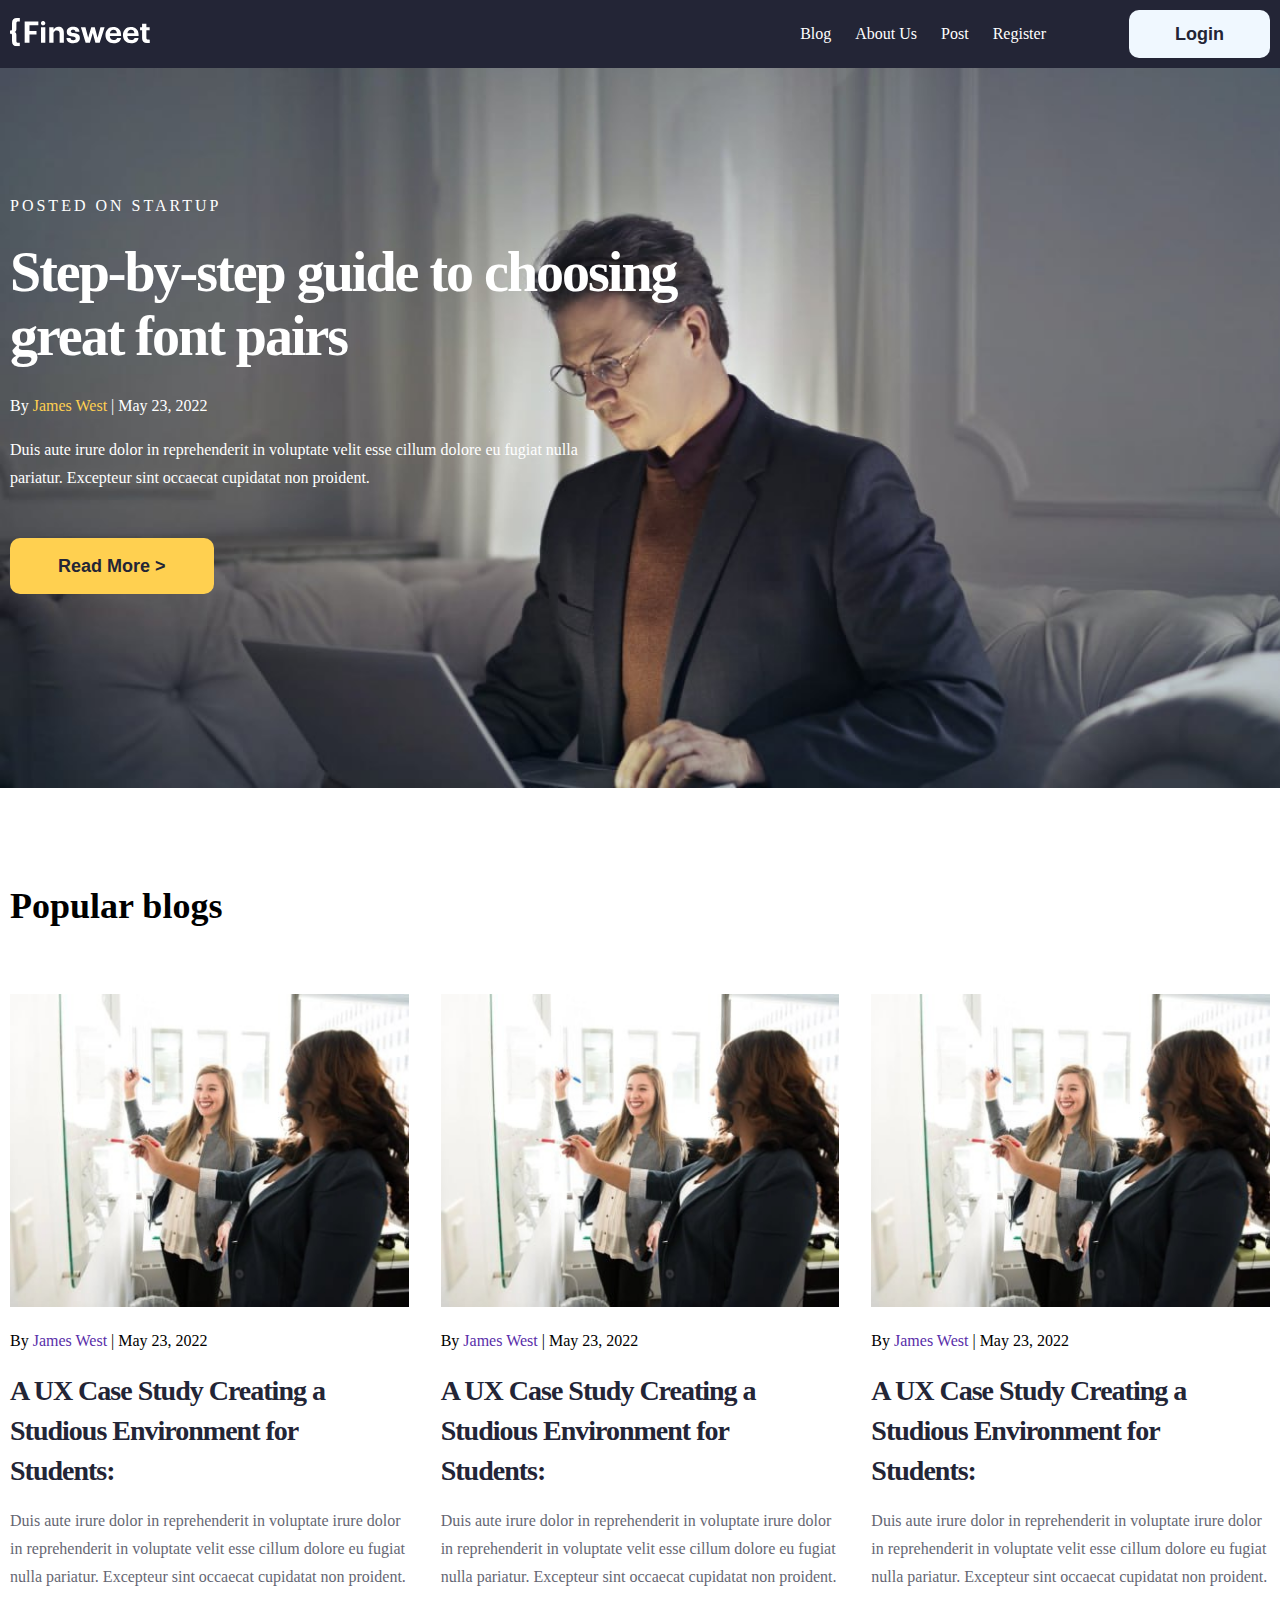
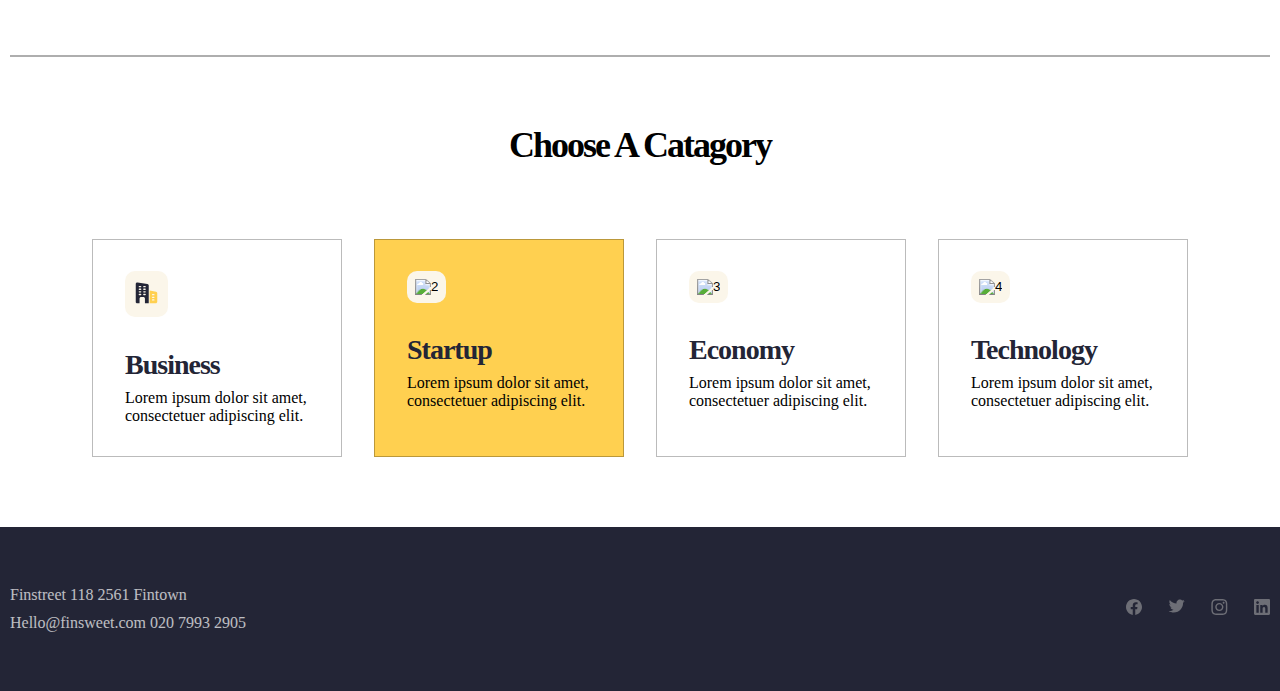
==== index.html @ 5c2daa56 "first commit" ====
<!DOCTYPE html>
<html lang="en">

<head>
    <meta charset="UTF-8">
    <meta http-equiv="X-UA-Compatible" content="IE=edge">
    <meta name="viewport" content="width=device-width, initial-scale=1.0">
    <title>Home</title>
    <link rel="stylesheet" href="./sass/main.css">
</head>

<body>

    <nav>
        <header>
            <div class="container">
                <div class="header_nav">
                    <div class="left_nav">
                        <img class="logo" src="./images/icons/Logo.svg" alt="icon">
                    </div>
                    <div class="check-box">
                        <button class="btn"><img class="hamburger" src="./images/icons/ham2.svg" alt="check"> 
                            <img class="hamburger2" src="./images/icons/iconhambur.svg" alt="check">
                        </button>
                    </div>
                    <div class="right_nav">
                        <ul class="menu">
                            <li><a target="_blank" class="menu_item" href="./blog.html">Blog</a></li>
                            <li><a target="_blank" class="menu_item" href="./about.html">About Us</a></li>
                            <li><a target="_blank" class="menu_item" href="./post.html">Post</a></li>
                            <li><a target="_blank" class="menu_item" href="./registr.html">Register</a></li>

                        </ul>
                        <a target="_blank" class="login" href="./login.html"> <button class="register_header">Login </button> </a>
                    </div>
                </div>
            </div>
        </header>
    </nav>

    <div class="header_end">
        <div class="container">
            <div class="header_item">
                <h5 class="mini_title-header">Posted on startup</h5>
                <h1 class="header_title">Step-by-step guide to choosing great font pairs</h1>
                <span class="span_nav">By <span class="span_nav2">James West</span> | May 23, 2022 </span>
                <p class="header_text">Duis aute irure dolor in reprehenderit in voluptate velit esse cillum dolore eu fugiat nulla pariatur. Excepteur sint occaecat cupidatat non proident.</p>
                <button class="btn_header">Read More ></button>
            </div>
        </div>
    </div>

    <section id="section_start">
        <div class="container">
            <h3 class="section_start-title">Popular blogs</h3>
            <div class="section_start-box">
                <div class="section_box-left">
                    <div class="left_for-img">
                        <img class="section_image" src="./images/apiimg.jpg" alt="api">
                    </div>
                    <div class="left_for-title">
                        <span class="span_nav3">By <span class="span_nav4">James West</span> | May 23, 2022 </span>
                        <h3 class="section_title">A UX Case Study Creating a Studious Environment for Students: </h3>
                        <p class="section_text">Duis aute irure dolor in reprehenderit in voluptate irure dolor in reprehenderit in voluptate velit esse cillum dolore eu fugiat nulla pariatur. Excepteur sint occaecat cupidatat non proident.</p>
                    </div>
                </div>
                <div class="section_box-left">
                    <div class="left_for-img">
                        <img class="section_image" src="./images/apiimg.jpg" alt="api">
                    </div>
                    <div class="left_for-title">
                        <span class="span_nav3">By <span class="span_nav4">James West</span> | May 23, 2022 </span>
                        <h3 class="section_title">A UX Case Study Creating a Studious Environment for Students: </h3>
                        <p class="section_text">Duis aute irure dolor in reprehenderit in voluptate irure dolor in reprehenderit in voluptate velit esse cillum dolore eu fugiat nulla pariatur. Excepteur sint occaecat cupidatat non proident.</p>
                    </div>
                </div>
                <div class="section_box-left">
                    <div class="left_for-img">
                        <img class="section_image" src="./images/apiimg.jpg" alt="api">
                    </div>
                    <div class="left_for-title">
                        <span class="span_nav3">By <span class="span_nav4">James West</span> | May 23, 2022 </span>
                        <h3 class="section_title">A UX Case Study Creating a Studious Environment for Students: </h3>
                        <p class="section_text">Duis aute irure dolor in reprehenderit in voluptate irure dolor in reprehenderit in voluptate velit esse cillum dolore eu fugiat nulla pariatur. Excepteur sint occaecat cupidatat non proident.</p>
                    </div>
                </div>
            </div>
        </div>
    </section>

    <article id="article">
        <div class="container">
            <h2 class="article_title">Choose A Catagory</h2>
            <div class="article_box">
                <div class="left-article">
                    <div class="article_box-left ar">
                        <button class="for_imgbtn1"><img class="articleimg" src="./images/icons/Icon.svg" alt="1"></button>
                        <h2 class="title_article">Business</h2>
                        <p>Lorem ipsum dolor sit amet, consectetuer adipiscing elit.</p>
                    </div>
                    <div class="article_box-left2 ar">
                        <button class="for_imgbtn"><img src="./images/icons/Icon1.svg" alt="2"></button>
                        <h2 class="title_article">Startup</h2>
                        <p>Lorem ipsum dolor sit amet, consectetuer adipiscing elit.</p>
                    </div>
                </div>
                <div class="right-article">
                    <div class="article_box-left3 ar ">
                        <button class="for_imgbtn"><img src="./images/icons/Icon2.svg" alt="3"></button>
                        <h2 class="title_article">Economy</h2>
                        <p>Lorem ipsum dolor sit amet, consectetuer adipiscing elit.</p>
                    </div>
                    <div class="article_box-left4 ar">
                        <button class="for_imgbtn"><img src="./images/icons/Icon3.svg" alt="4"></button>
                        <h2 class="title_article">Technology</h2>
                        <p>Lorem ipsum dolor sit amet, consectetuer adipiscing elit.</p>
                    </div>
                </div>
            </div>
        </div>
    </article>

    <footer id="footer">
        <div class="container">
            <div class="footer-box">
                <div class="footer_box-left">
                    <p class="footer_text">Finstreet 118 2561 Fintown</p>
                    <a class="mail-tell" href="mailto:Hello@finsweet.com">Hello@finsweet.com  020 7993 2905</a>
                </div>
                <div class="footer_box-right">
                    <a href="https://www.facebook.com/"> <img src="./images/icons/facebook.svg" alt="facebook"></a>
                    <a href="https://twitter.com/"> <img src="./images/icons/twitwer.svg" alt="twiter"></a>
                    <a href="https://www.instagram.com/?hl=en&ysclid=lg51kle39r391678841"><img src="./images/icons/instagram.svg" alt="instagram"></a>
                    <a href="https://www.linkedin.com/"><img src="./images/icons/linkedIn.svg" alt="in"></a>
                </div>
            </div>
        </div>
    </footer>

    <script src="./js/main.js"></script>
</body>

</html>
---- sass/main.css ----
.header_nav {
  display: flex;
  align-items: center;
  justify-content: space-between;
}

.menu {
  display: flex;
  align-items: center;
  -moz-column-gap: 24px;
       column-gap: 24px;
}

header {
  padding: 10px 0;
  background-color: #232536;
}

.hamburger,
.hamburger2 {
  width: 20px;
}

.left_nav {
  z-index: 5;
}

.btn {
  background-color: transparent;
  border: none;
}

.right_nav {
  display: flex;
  -moz-column-gap: 83px;
       column-gap: 83px;
  align-items: center;
}
.right_nav .menu_item {
  font-style: normal;
  font-weight: 400;
  font-size: 16px;
  line-height: 28px;
  transition: 0.3s;
  color: #FFFFFF;
}
.right_nav .menu_item:hover {
  color: rgb(113, 113, 251);
  text-decoration-line: underline;
}
.right_nav .register_header {
  background-color: aliceblue;
  border: none;
  padding: 12px 46px;
  font-weight: 700;
  font-size: 18px;
  line-height: 24px;
  color: #232536;
  transition: 0.3s;
  border-radius: 10px;
}

.header_end {
  background: url(../images/baground.jpg);
  background-repeat: no-repeat;
  background-size: cover;
  width: 100%;
  min-height: 720px;
  padding: 128px 0 192px 0;
}

.span_nav {
  font-weight: 400;
  font-size: 16px;
  line-height: 28px;
  color: #FFFFFF;
}

.span_nav2 {
  font-weight: 400;
  font-size: 16px;
  line-height: 28px;
  color: #FFD050;
}

.header_item {
  min-height: 400px;
  max-width: 754px;
}

.header_title {
  font-weight: 700;
  font-size: 56px;
  line-height: 64px;
  color: #FFFFFF;
  letter-spacing: -2px;
  padding: 24px 0;
}

.btn_header {
  padding: 16px 48px;
  background-color: #FFD050;
  color: #232536;
  font-weight: 700;
  font-size: 18px;
  line-height: 24px;
  border: none;
  transition: 0.5s;
  border-radius: 10px;
}

.btn_header:hover {
  background-color: transparent;
  background-image: linear-gradient(to right, rgba(0, 0, 255, 0.179), rgba(0, 0, 0, 0.292));
  color: #FFFFFF;
  border-radius: 30px;
}

.header_text {
  font-weight: 400;
  font-size: 16px;
  line-height: 28px;
  padding: 16px 0 46px 0;
  color: #FFFFFF;
  max-width: 599px;
}

.mini_title-header {
  font-weight: 500;
  font-size: 16px;
  line-height: 20px;
  letter-spacing: 3px;
  text-transform: uppercase;
  color: #FFFFFF;
}

.register_header:hover {
  background-color: transparent;
  background-image: linear-gradient(to right, rgba(0, 0, 255, 0.179), rgba(0, 0, 0, 0.292));
  transform: scale(1.1);
  color: #FFFFFF;
  border-radius: 30px;
}
.register_header:hover .login {
  color: #ffffff;
}

.hamburger2,
.hamburger {
  display: none;
}

@media (max-width: 668px) {
  .right_nav.active {
    left: 0;
  }
  .logo {
    width: 100px;
  }
  .hamburger2.action {
    display: block;
  }
  .hamburger {
    display: block;
  }
  .hamburger.action2 {
    display: none;
  }
  .right_nav {
    flex-direction: column;
    justify-content: center;
    row-gap: 20px;
    position: absolute;
    background-color: rgba(35, 37, 54, 0.6352941176);
    width: 90%;
    height: 80%;
    left: -100%;
    top: 0;
    transition: 0.3s;
  }
  .right_nav .register_header {
    background-color: blue;
    color: azure;
    border: none;
  }
  .menu {
    flex-direction: column;
    row-gap: 24px;
  }
}
@media (max-width: 576px) {
  .header_end {
    text-align: center;
  }
}
/* sen-regular - latin */
@font-face {
  font-display: swap;
  /* Check https://developer.mozilla.org/en-US/docs/Web/CSS/@font-face/font-display for other options. */
  font-family: "Sen";
  font-style: normal;
  font-weight: 400;
  src: url("../fonts/sen-v7-latin-regular.eot");
  /* IE9 Compat Modes */
  src: url("../fonts/sen-v7-latin-regular.eot?#iefix") format("embedded-opentype"), url("../fonts/sen-v7-latin-regular.woff2") format("woff2"), url("../fonts/sen-v7-latin-regular.woff") format("woff"), url("../fonts/sen-v7-latin-regular.ttf") format("truetype"), url("../fonts/sen-v7-latin-regular.svg#Sen") format("svg");
  /* Legacy iOS */
}
.section_start-title {
  font-weight: 700;
  font-size: 36px;
  line-height: 48px;
}

#section_start {
  margin-top: 94px;
}

.section_start-box {
  margin-top: 64px;
  padding-bottom: 64px;
  border-bottom: 2px solid rgba(0, 0, 0, 0.319);
}

.section_image {
  width: 100%;
  padding-bottom: 16px;
}

.span_nav3 {
  font-weight: 400;
  font-size: 16px;
  line-height: 28px;
  color: #000000;
}

.section_title {
  font-weight: 700;
  font-size: 28px;
  line-height: 40px;
  letter-spacing: -1px;
  color: #232536;
  padding: 16px 0;
  padding-right: 30px;
}

.span_nav4 {
  font-weight: 400;
  font-size: 16px;
  line-height: 28px;
  color: #592EA9;
}

.section_text {
  font-weight: 400;
  font-size: 16px;
  line-height: 28px;
  color: #232536;
  opacity: 0.7;
}

.section_box-left {
  max-width: 405px;
}

.section_start-box {
  display: flex;
  -moz-column-gap: 32px;
       column-gap: 32px;
}

@media (max-width: 768px) {
  .section_start-box {
    flex-direction: column;
    row-gap: 32px;
    align-items: center;
  }
}
.article_title {
  font-weight: 700;
  font-size: 36px;
  line-height: 48px;
  letter-spacing: -2px;
  text-align: center;
}

#article {
  margin-top: 64px;
}

.for_imgbtn {
  background-color: #FBF6EA;
  border-radius: 10px;
  border: none;
  padding: 8px;
}

.for_imgbtn1 {
  background-color: #FBF6EA;
  border-radius: 10px;
  border: none;
  padding: 0;
}

.article_box-left {
  max-width: 250px;
  border: 1px solid rgba(0, 0, 0, 0.267);
  padding: 31px 0 31px 32px;
}

.article_box-left2 {
  max-width: 250px;
  border: 1px solid rgba(0, 0, 0, 0.267);
  padding: 31px 0 31px 32px;
  background-color: #FFD050;
}

.article_box-left3 {
  max-width: 250px;
  border: 1px solid rgba(0, 0, 0, 0.267);
  padding: 31px 0 31px 32px;
}

.article_box-left4 {
  max-width: 250px;
  border: 1px solid rgba(0, 0, 0, 0.267);
  padding: 31px 0 31px 32px;
}

.ar {
  transition: 0.3s;
}

.ar:hover {
  background-color: #FFD050;
}

.ar.active {
  background-color: #ffffff;
}

.title_article {
  font-weight: 700;
  font-size: 28px;
  line-height: 40px;
  letter-spacing: -1px;
  color: #232536;
  padding: 27px 0 4px 0;
}

.articleimg {
  width: 43px;
}

.article_box {
  display: flex;
  padding: 70px 0;
  justify-content: center;
  -moz-column-gap: 32px;
       column-gap: 32px;
}
.article_box .left-article {
  display: flex;
  -moz-column-gap: 32px;
       column-gap: 32px;
}
.article_box .right-article {
  display: flex;
  -moz-column-gap: 32px;
       column-gap: 32px;
}

@media (max-width: 768px) {
  .article_box {
    flex-direction: column;
    align-items: center;
    row-gap: 32px;
  }
}
@media (max-width: 576px) {
  .left-article {
    flex-direction: column;
    row-gap: 32px;
  }
  .right-article {
    flex-direction: column;
    row-gap: 32px;
  }
}
#footer {
  min-height: 164px;
  background-color: #232536;
  padding: 54px 0;
}

.footer_box-right {
  display: flex;
  -moz-column-gap: 26px;
       column-gap: 26px;
}

.footer-box {
  display: flex;
  justify-content: space-between;
  align-items: center;
}

.footer_text {
  font-weight: 400;
  font-size: 16px;
  line-height: 28px;
  color: #FFFFFF;
  opacity: 0.7;
}

.mail-tell {
  font-weight: 400;
  font-size: 16px;
  line-height: 28px;
  color: #FFFFFF;
  opacity: 0.7;
}

@media (max-width: 528px) {
  .footer-box {
    flex-direction: column;
    row-gap: 50px;
    text-align: center;
  }
}
* {
  margin: 0;
  padding: 0;
  box-sizing: border-box;
  list-style: none;
  text-decoration: none;
}

.container {
  max-width: 1290px;
  margin: 0 auto;
  padding: 0 10px;
}/*# sourceMappingURL=main.css.map */
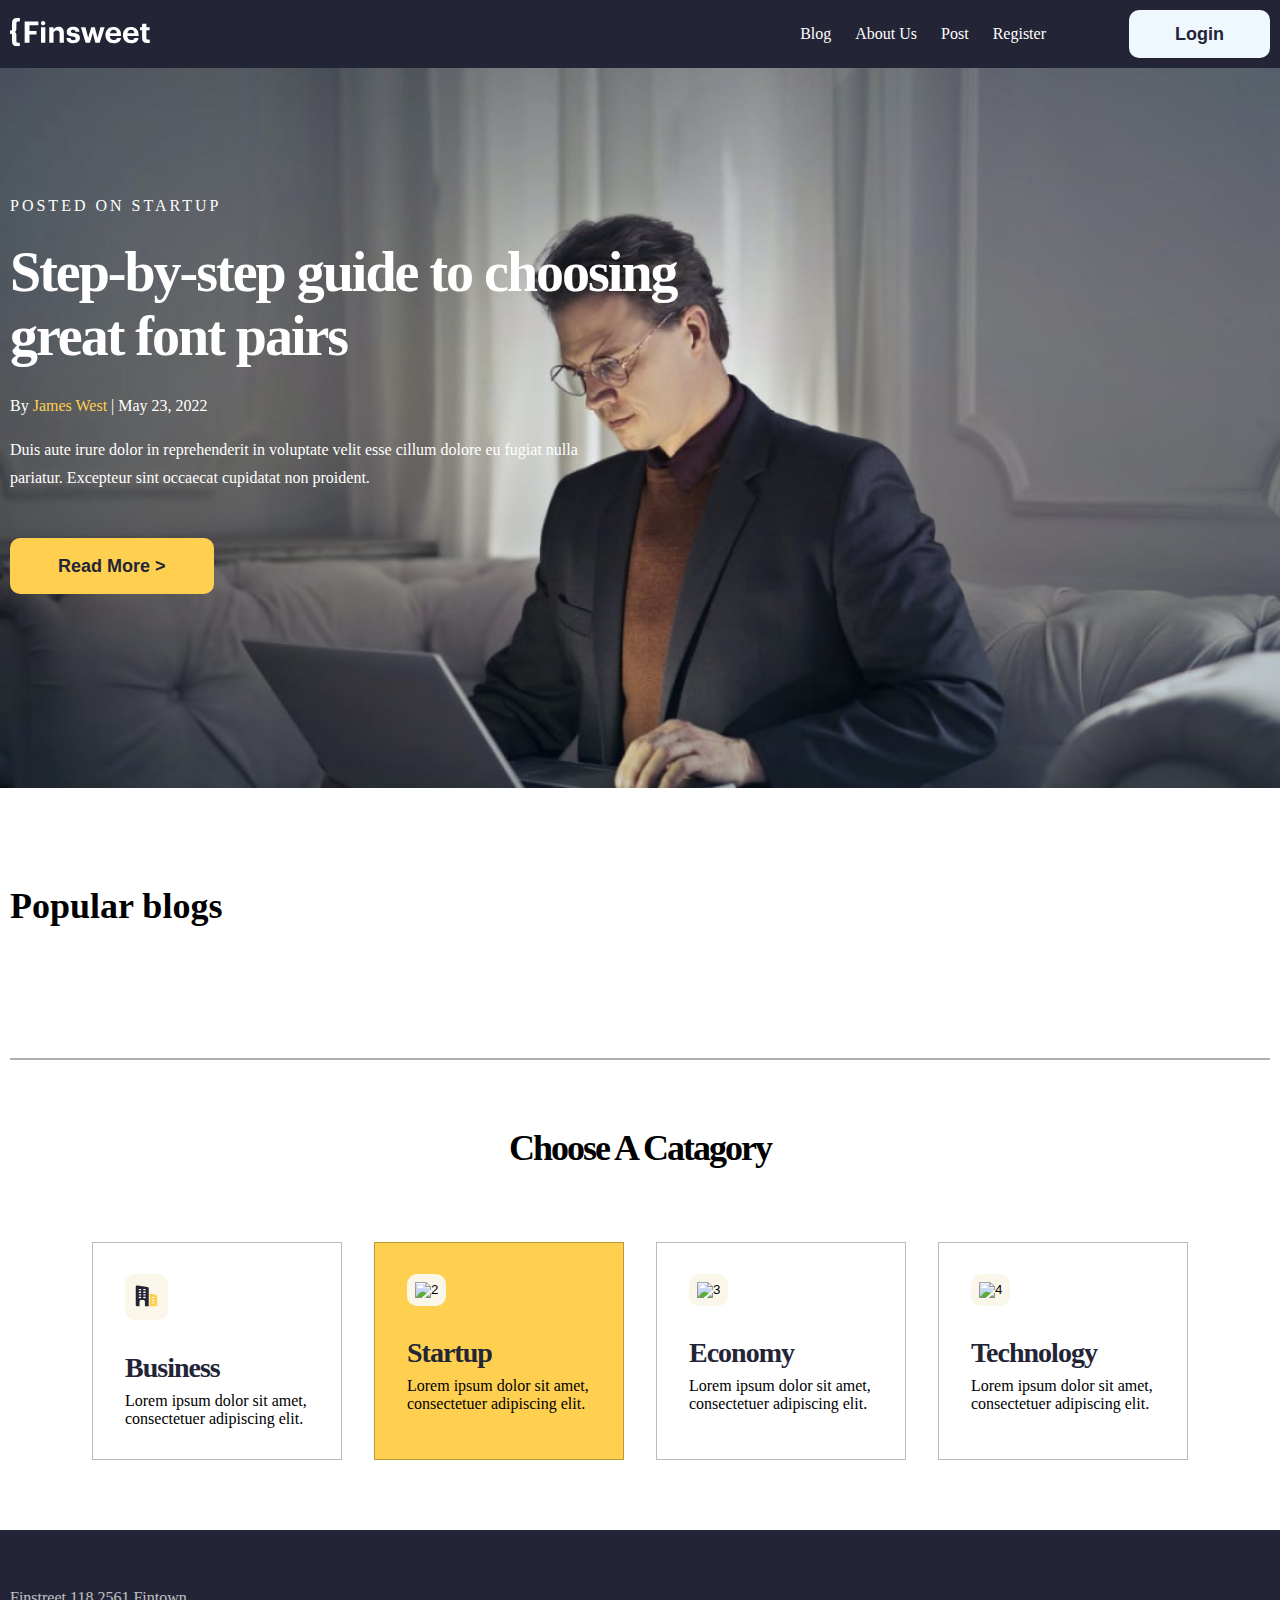
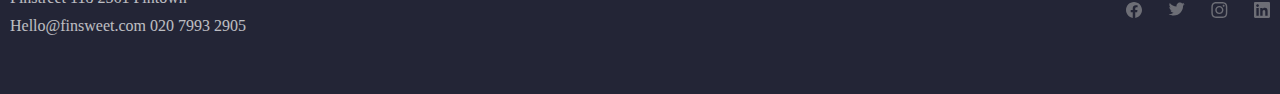
==== commit 462853c2: "master" ====
--- a/index.html
+++ b/index.html
@@ -52,9 +52,11 @@
 
     <section id="section_start">
         <div class="container">
+
             <h3 class="section_start-title">Popular blogs</h3>
             <div class="section_start-box">
-                <div class="section_box-left">
+
+                <!-- <div class="section_box-left">
                     <div class="left_for-img">
                         <img class="section_image" src="./images/apiimg.jpg" alt="api">
                     </div>
@@ -63,30 +65,14 @@
                         <h3 class="section_title">A UX Case Study Creating a Studious Environment for Students: </h3>
                         <p class="section_text">Duis aute irure dolor in reprehenderit in voluptate irure dolor in reprehenderit in voluptate velit esse cillum dolore eu fugiat nulla pariatur. Excepteur sint occaecat cupidatat non proident.</p>
                     </div>
-                </div>
-                <div class="section_box-left">
-                    <div class="left_for-img">
-                        <img class="section_image" src="./images/apiimg.jpg" alt="api">
-                    </div>
-                    <div class="left_for-title">
-                        <span class="span_nav3">By <span class="span_nav4">James West</span> | May 23, 2022 </span>
-                        <h3 class="section_title">A UX Case Study Creating a Studious Environment for Students: </h3>
-                        <p class="section_text">Duis aute irure dolor in reprehenderit in voluptate irure dolor in reprehenderit in voluptate velit esse cillum dolore eu fugiat nulla pariatur. Excepteur sint occaecat cupidatat non proident.</p>
-                    </div>
-                </div>
-                <div class="section_box-left">
-                    <div class="left_for-img">
-                        <img class="section_image" src="./images/apiimg.jpg" alt="api">
-                    </div>
-                    <div class="left_for-title">
-                        <span class="span_nav3">By <span class="span_nav4">James West</span> | May 23, 2022 </span>
-                        <h3 class="section_title">A UX Case Study Creating a Studious Environment for Students: </h3>
-                        <p class="section_text">Duis aute irure dolor in reprehenderit in voluptate irure dolor in reprehenderit in voluptate velit esse cillum dolore eu fugiat nulla pariatur. Excepteur sint occaecat cupidatat non proident.</p>
-                    </div>
-                </div>
+                </div> -->
+
+
             </div>
+            <!-- cot -->
         </div>
     </section>
+
 
     <article id="article">
         <div class="container">
--- a/sass/main.css
+++ b/sass/main.css
@@ -222,7 +222,8 @@
 }
 
 .section_image {
-  width: 100%;
+  max-width: 100%;
+  height: 270px;
   padding-bottom: 16px;
 }
 
